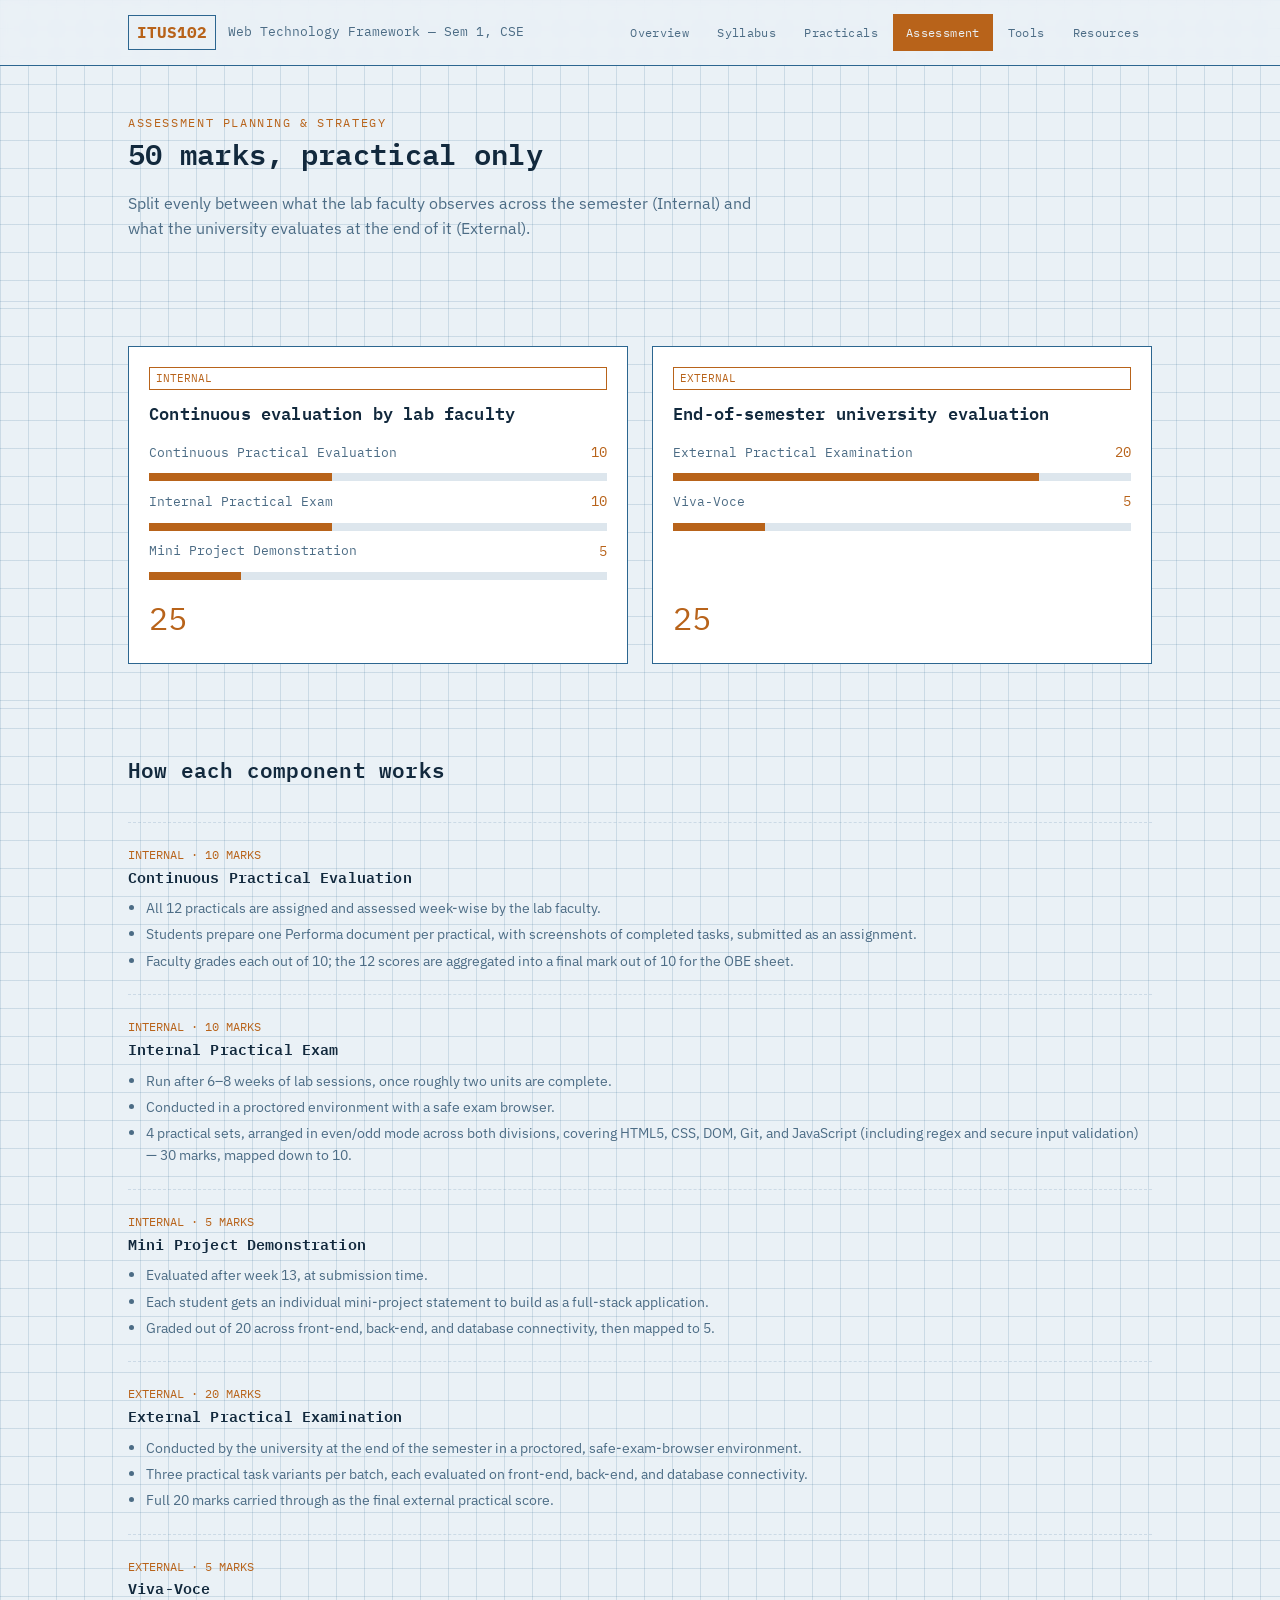
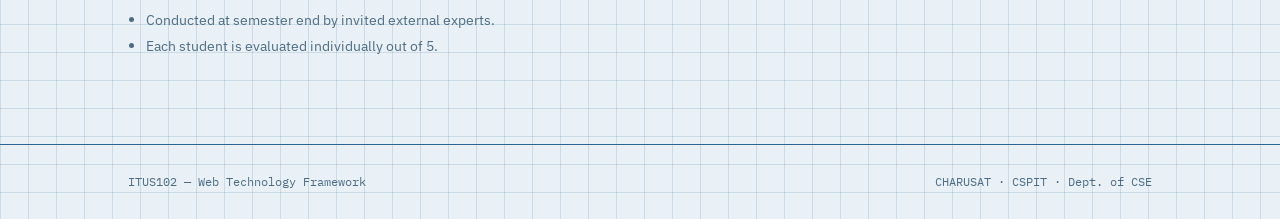
==== assessment.html @ b5256b08 "Add files via upload" ====
<!DOCTYPE html>
<html lang="en">
<head>
<meta charset="UTF-8">
<meta name="viewport" content="width=device-width, initial-scale=1.0">
<title>Assessment · ITUS102</title>
<link rel="stylesheet" href="styles.css">
<style>
  .split{ display:grid; grid-template-columns:1fr 1fr; gap:24px; }
  .split .card{ display:flex; flex-direction:column; }
  .split h3{ font-size:1.05rem; }
  .split .total{ font-family:var(--mono); color:var(--accent); font-size:2rem; margin-top:auto; padding-top:14px; }
  .detail{ padding:18px 0; border-top:1px dashed var(--line-dim); }
  .detail:first-child{ border-top:none; }
  .detail h4{ font-size:.95rem; margin-bottom:6px; }
  .detail .m{ font-family:var(--mono); color:var(--accent); font-size:.78rem; }
  .detail ul{ margin:8px 0 0; padding-left:18px; color:var(--ink-dim); font-size:.9rem; }
  .detail li{ margin-bottom:4px; }
  @media (max-width:860px){ .split{ grid-template-columns:1fr; } }
</style>
</head>
<body>

<header class="titleblock">
  <div class="wrap">
    <a class="tb-id" href="index.html">
      <span class="code">ITUS102</span>
      <span class="name">Web Technology Framework — Sem 1, CSE</span>
    </a>
    <nav class="tb-links">
      <a href="index.html">Overview</a>
      <a href="syllabus.html">Syllabus</a>
      <a href="practicals.html">Practicals</a>
      <a href="assessment.html" class="active">Assessment</a>
      <a href="tools.html">Tools</a>
      <a href="resources.html">Resources</a>
    </nav>
  </div>
</header>

<section style="padding-top:48px;">
  <div class="wrap">
    <div class="eyebrow">Assessment Planning &amp; Strategy</div>
    <h1 style="font-size:1.8rem;">50 marks, practical only</h1>
    <p class="lede" style="color:var(--ink-dim); max-width:64ch;">Split evenly between what the lab faculty observes across the semester (Internal) and what the university evaluates at the end of it (External).</p>
  </div>
</section>

<section>
  <div class="wrap split">
    <div class="card">
      <span class="tag">INTERNAL</span>
      <h3>Continuous evaluation by lab faculty</h3>
      <div class="bar-row"><span class="bar-label">Continuous Practical Evaluation</span><span class="bar-mark">10</span></div>
      <div class="bar-track"><div class="bar-fill" style="width:40%"></div></div>
      <div class="bar-row"><span class="bar-label">Internal Practical Exam</span><span class="bar-mark">10</span></div>
      <div class="bar-track"><div class="bar-fill" style="width:40%"></div></div>
      <div class="bar-row"><span class="bar-label">Mini Project Demonstration</span><span class="bar-mark">5</span></div>
      <div class="bar-track"><div class="bar-fill" style="width:20%"></div></div>
      <div class="total">25</div>
    </div>
    <div class="card">
      <span class="tag">EXTERNAL</span>
      <h3>End-of-semester university evaluation</h3>
      <div class="bar-row"><span class="bar-label">External Practical Examination</span><span class="bar-mark">20</span></div>
      <div class="bar-track"><div class="bar-fill" style="width:80%"></div></div>
      <div class="bar-row"><span class="bar-label">Viva-Voce</span><span class="bar-mark">5</span></div>
      <div class="bar-track"><div class="bar-fill" style="width:20%"></div></div>
      <div class="total">25</div>
    </div>
  </div>
</section>

<section>
  <div class="wrap">
    <div class="section-head"><h2>How each component works</h2></div>

    <div class="detail">
      <span class="m">INTERNAL · 10 MARKS</span>
      <h4>Continuous Practical Evaluation</h4>
      <ul>
        <li>All 12 practicals are assigned and assessed week-wise by the lab faculty.</li>
        <li>Students prepare one Performa document per practical, with screenshots of completed tasks, submitted as an assignment.</li>
        <li>Faculty grades each out of 10; the 12 scores are aggregated into a final mark out of 10 for the OBE sheet.</li>
      </ul>
    </div>

    <div class="detail">
      <span class="m">INTERNAL · 10 MARKS</span>
      <h4>Internal Practical Exam</h4>
      <ul>
        <li>Run after 6–8 weeks of lab sessions, once roughly two units are complete.</li>
        <li>Conducted in a proctored environment with a safe exam browser.</li>
        <li>4 practical sets, arranged in even/odd mode across both divisions, covering HTML5, CSS, DOM, Git, and JavaScript (including regex and secure input validation) — 30 marks, mapped down to 10.</li>
      </ul>
    </div>

    <div class="detail">
      <span class="m">INTERNAL · 5 MARKS</span>
      <h4>Mini Project Demonstration</h4>
      <ul>
        <li>Evaluated after week 13, at submission time.</li>
        <li>Each student gets an individual mini-project statement to build as a full-stack application.</li>
        <li>Graded out of 20 across front-end, back-end, and database connectivity, then mapped to 5.</li>
      </ul>
    </div>

    <div class="detail">
      <span class="m">EXTERNAL · 20 MARKS</span>
      <h4>External Practical Examination</h4>
      <ul>
        <li>Conducted by the university at the end of the semester in a proctored, safe-exam-browser environment.</li>
        <li>Three practical task variants per batch, each evaluated on front-end, back-end, and database connectivity.</li>
        <li>Full 20 marks carried through as the final external practical score.</li>
      </ul>
    </div>

    <div class="detail">
      <span class="m">EXTERNAL · 5 MARKS</span>
      <h4>Viva-Voce</h4>
      <ul>
        <li>Conducted at semester end by invited external experts.</li>
        <li>Each student is evaluated individually out of 5.</li>
      </ul>
    </div>
  </div>
</section>

<footer>
  <div class="wrap">
    <span>ITUS102 — Web Technology Framework</span>
    <span>CHARUSAT · CSPIT · Dept. of CSE</span>
  </div>
</footer>

</body>
</html>
---- styles.css ----
/* ============================================================
   ITUS102 · Web Technology Framework — Course Site
   Design language: architectural blueprint / schematic drawing
   ============================================================ */

@import url('https://fonts.googleapis.com/css2?family=IBM+Plex+Mono:wght@400;500;600;700&family=IBM+Plex+Sans:wght@400;500;600;700&display=swap');

:root{
  --bg:        #EAF1F6;   /* blueprint paper — light cyanotype */
  --bg-panel:  #FFFFFF;   /* raised panel */
  --line:      #2C6690;   /* schematic line, navy ink on paper */
  --line-dim:  rgba(44,102,144,0.16);
  --ink:       #12293D;   /* primary text on paper */
  --ink-dim:   #4C6C85;   /* secondary text on paper */
  --paper:     #FFFFFF;   /* table / card surface */
  --paper-ink: #14304A;   /* text on paper */
  --paper-dim: #4C6C85;   /* secondary text on paper */
  --accent:    #B8631A;   /* stamped rust-amber annotation */
  --accent-2:  #1E8F73;   /* pine tag, used sparingly */
  --radius:    2px;
  --mono: 'IBM Plex Mono', ui-monospace, monospace;
  --sans: 'IBM Plex Sans', ui-sans-serif, system-ui, sans-serif;
}

*{ box-sizing:border-box; }
html{ scroll-behavior:smooth; }

body{
  margin:0;
  background:
    linear-gradient(var(--line-dim) 1px, transparent 1px),
    linear-gradient(90deg, var(--line-dim) 1px, transparent 1px),
    var(--bg);
  background-size: 28px 28px, 28px 28px, auto;
  color:var(--ink);
  font-family:var(--sans);
  line-height:1.55;
  -webkit-font-smoothing:antialiased;
}

a{ color:inherit; }
h1,h2,h3,h4{ font-family:var(--mono); font-weight:600; letter-spacing:.01em; margin:0 0 .5em; }
p{ margin:0 0 1em; }

.eyebrow{
  font-family:var(--mono);
  font-size:.72rem;
  letter-spacing:.14em;
  text-transform:uppercase;
  color:var(--accent);
}

.wrap{ max-width:1080px; margin:0 auto; padding:0 28px; }

/* ---------- Title block / nav ---------- */
.titleblock{
  border-bottom:1px solid var(--line);
  background:rgba(234,241,246,.88);
  backdrop-filter:blur(6px);
  position:sticky; top:0; z-index:50;
}
.titleblock .wrap{
  display:flex; align-items:center; justify-content:space-between;
  padding-top:14px; padding-bottom:14px; gap:20px;
}
.tb-id{ display:flex; align-items:center; gap:12px; text-decoration:none; }
.tb-id .code{
  font-family:var(--mono); font-weight:700; font-size:1rem;
  border:1px solid var(--line); padding:4px 8px; color:var(--accent);
}
.tb-id .name{ font-size:.82rem; color:var(--ink-dim); font-family:var(--mono); }
nav.tb-links{ display:flex; gap:2px; flex-wrap:wrap; }
nav.tb-links a{
  font-family:var(--mono); font-size:.78rem; text-decoration:none;
  color:var(--ink-dim); padding:8px 12px; border:1px solid transparent;
  letter-spacing:.03em;
}
nav.tb-links a:hover{ color:var(--ink); border-color:var(--line); }
nav.tb-links a.active{ color:var(--bg); background:var(--accent); }

/* ---------- Hero ---------- */
.hero{ padding:64px 0 40px; }
.hero-grid{ display:grid; grid-template-columns:1.1fr .9fr; gap:48px; align-items:center; }
.hero h1{ font-size:2.4rem; line-height:1.15; color:var(--ink); margin-bottom:.4em; }
.hero .lede{ color:var(--ink-dim); font-size:1.05rem; max-width:46ch; }
.dim-line{
  display:flex; align-items:center; gap:8px; margin:26px 0;
  font-family:var(--mono); font-size:.72rem; color:var(--line);
}
.dim-line::before, .dim-line::after{ content:""; height:1px; flex:1; background:var(--line); opacity:.6; }

.stat-row{ display:flex; gap:0; margin-top:8px; border:1px solid var(--line); }
.stat{ flex:1; padding:14px 16px; border-right:1px solid var(--line); }
.stat:last-child{ border-right:none; }
.stat .n{ font-family:var(--mono); font-size:1.5rem; color:var(--accent); }
.stat .l{ font-family:var(--mono); font-size:.66rem; color:var(--ink-dim); text-transform:uppercase; letter-spacing:.08em; }

/* ---------- Sections ---------- */
section{ padding:44px 0; border-top:1px solid var(--line-dim); }
section:first-of-type{ border-top:none; }
.section-head{ display:flex; align-items:baseline; justify-content:space-between; gap:20px; margin-bottom:26px; flex-wrap:wrap; }
.section-head h2{ font-size:1.3rem; color:var(--ink); }

/* ---------- Cards ---------- */
.grid{ display:grid; gap:16px; }
.grid.cols-3{ grid-template-columns:repeat(3,1fr); }
.grid.cols-2{ grid-template-columns:repeat(2,1fr); }
.card{
  background:var(--bg-panel); border:1px solid var(--line);
  padding:20px; position:relative;
}
.card .tag{
  font-family:var(--mono); font-size:.68rem; color:var(--accent);
  border:1px solid var(--accent); display:inline-block; padding:2px 6px; margin-bottom:10px;
}
.card h3{ font-size:1rem; margin-bottom:.4em; }
.card p{ color:var(--ink-dim); font-size:.92rem; margin-bottom:0; }
.card .hrs{ position:absolute; top:16px; right:18px; font-family:var(--mono); font-size:.7rem; color:var(--ink-dim); }

/* ---------- Tables (on paper surface) ---------- */
.paper{ background:var(--paper); color:var(--paper-ink); border:1px solid var(--line); }
table{ width:100%; border-collapse:collapse; font-size:.9rem; }
table caption{ text-align:left; font-family:var(--mono); font-size:.75rem; color:var(--paper-dim); padding:10px 14px; }
th{
  font-family:var(--mono); font-size:.68rem; text-transform:uppercase; letter-spacing:.06em;
  text-align:left; background:#E4EDF3; color:var(--paper-dim); padding:10px 14px; border-bottom:2px solid var(--line);
}
td{ padding:11px 14px; border-bottom:1px solid #D7E3EC; vertical-align:top; }
tr:last-child td{ border-bottom:none; }
tr:hover td{ background:#EAF2F7; }
.co-tag{
  font-family:var(--mono); font-size:.7rem; background:#DCEEFF; color:#1B5A85;
  padding:1px 6px; border-radius:2px; display:inline-block; margin:1px 2px 1px 0;
}

/* ---------- Phase timeline (practicals) ---------- */
.phases{ display:flex; flex-direction:column; gap:0; }
.phase{ display:grid; grid-template-columns:160px 90px 1fr; gap:16px; padding:16px 0; border-top:1px dashed var(--line-dim); align-items:start; }
.phase:first-child{ border-top:none; }
.phase .name{ font-family:var(--mono); color:var(--accent); font-size:.85rem; }
.phase .exp{ font-family:var(--mono); color:var(--ink-dim); font-size:.78rem; }
.phase .focus{ color:var(--ink-dim); font-size:.92rem; }

/* ---------- Assessment bars ---------- */
.bar-row{ display:grid; grid-template-columns:1fr auto; gap:12px; align-items:center; padding:10px 0; }
.bar-track{ height:8px; background:var(--line-dim); position:relative; overflow:hidden; }
.bar-fill{ height:100%; background:var(--accent); }
.bar-label{ font-family:var(--mono); font-size:.8rem; color:var(--ink-dim); }
.bar-mark{ font-family:var(--mono); font-size:.85rem; color:var(--accent); min-width:64px; text-align:right; }

/* ---------- Resource links ---------- */
.res-item{ display:grid; grid-template-columns:70px 1fr 1fr; gap:16px; padding:14px 0; border-top:1px solid var(--line-dim); }
.res-item:first-child{ border-top:none; }
.res-item .num{ font-family:var(--mono); color:var(--accent); }
.res-item h4{ font-family:var(--mono); font-size:.78rem; color:var(--ink-dim); text-transform:uppercase; letter-spacing:.05em; margin-bottom:8px; }
.res-item a{ display:block; font-size:.88rem; text-decoration:none; color:var(--ink); border-bottom:1px dotted var(--line); padding:3px 0; }
.res-item a:hover{ color:var(--accent); border-color:var(--accent); }

/* ---------- Footer ---------- */
footer{ border-top:1px solid var(--line); padding:28px 0; margin-top:20px; }
footer .wrap{ display:flex; justify-content:space-between; color:var(--ink-dim); font-family:var(--mono); font-size:.74rem; flex-wrap:wrap; gap:10px;}

/* ---------- Utility ---------- */
.pill{ font-family:var(--mono); font-size:.7rem; border:1px solid var(--line); padding:3px 8px; color:var(--ink-dim); }
.btn{
  font-family:var(--mono); font-size:.82rem; text-decoration:none; color:var(--bg);
  background:var(--accent); padding:10px 18px; display:inline-block; border:1px solid var(--accent);
}
.btn.ghost{ background:transparent; color:var(--ink); border-color:var(--line); }

::selection{ background:var(--accent); color:var(--bg); }

@media (max-width:860px){
  .hero-grid{ grid-template-columns:1fr; }
  .grid.cols-3, .grid.cols-2{ grid-template-columns:1fr; }
  .phase{ grid-template-columns:1fr; gap:4px; }
  .res-item{ grid-template-columns:1fr; }
  nav.tb-links{ display:none; }
}
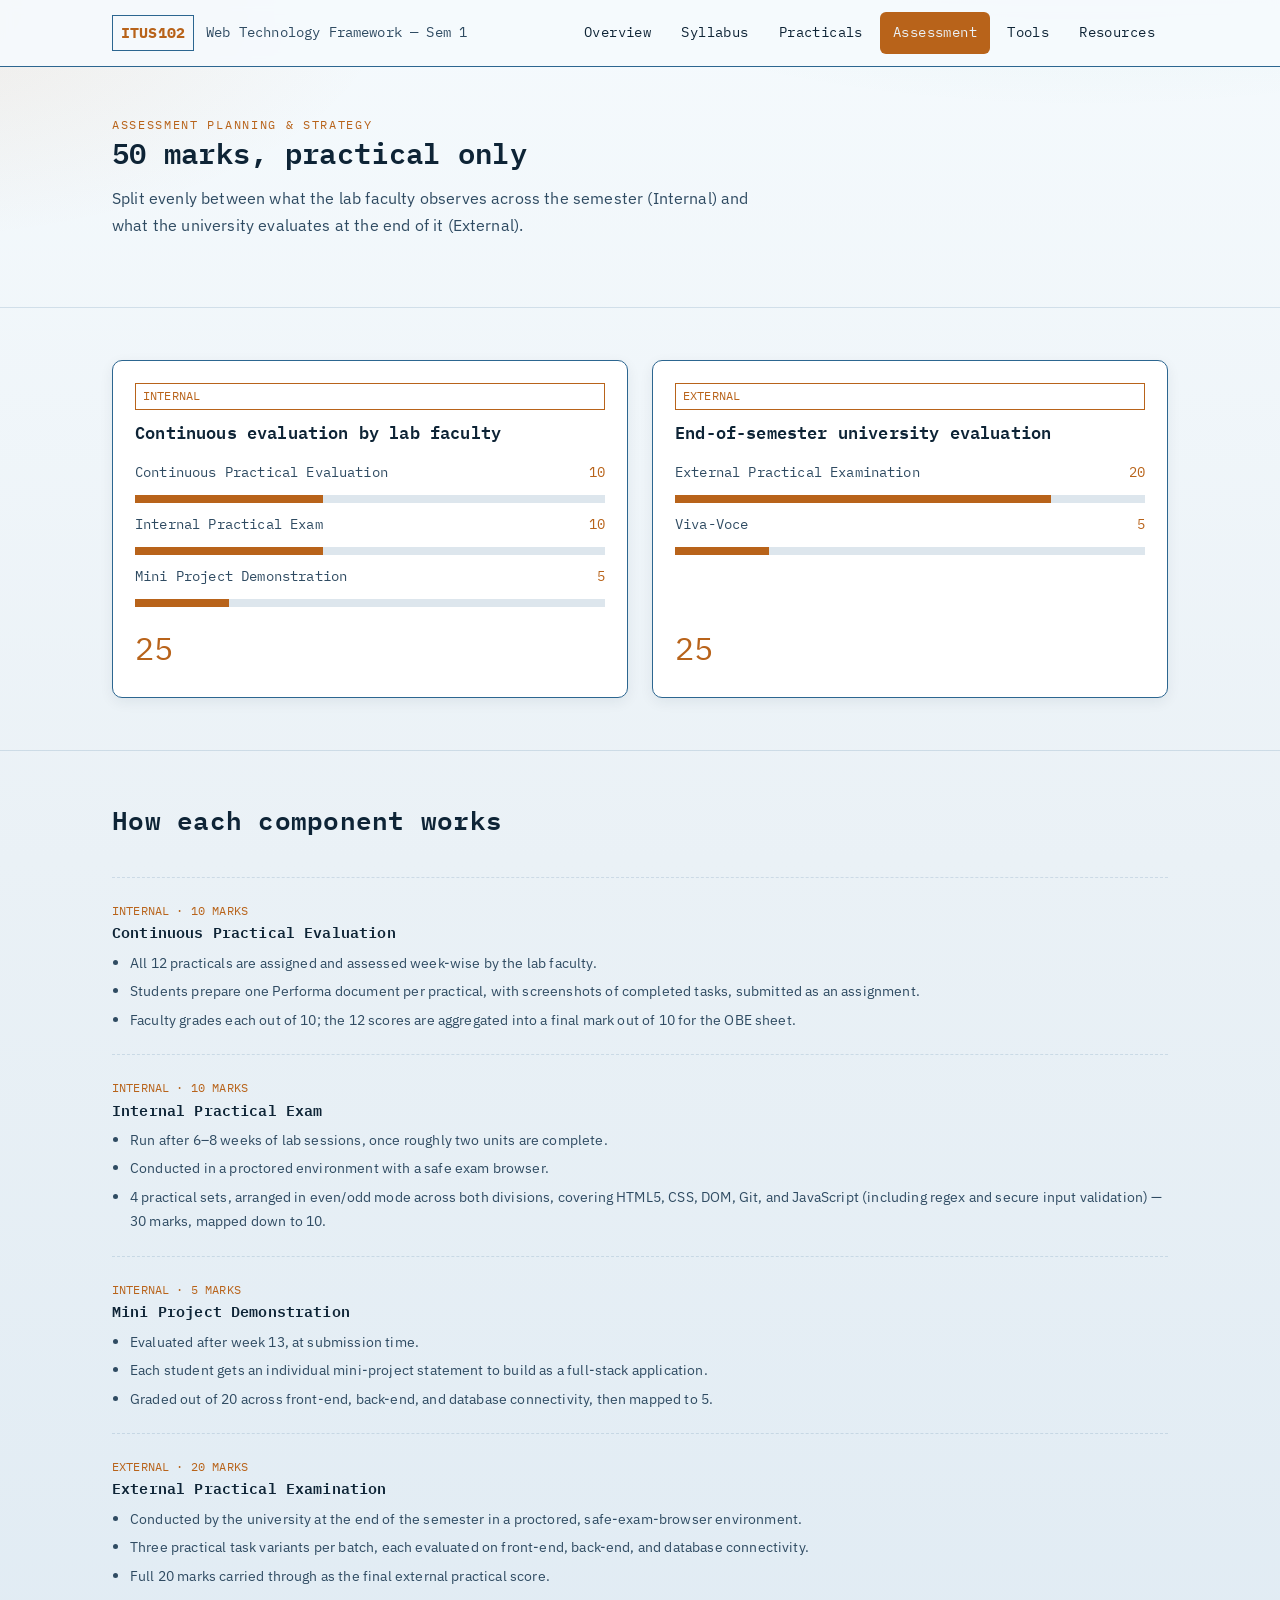
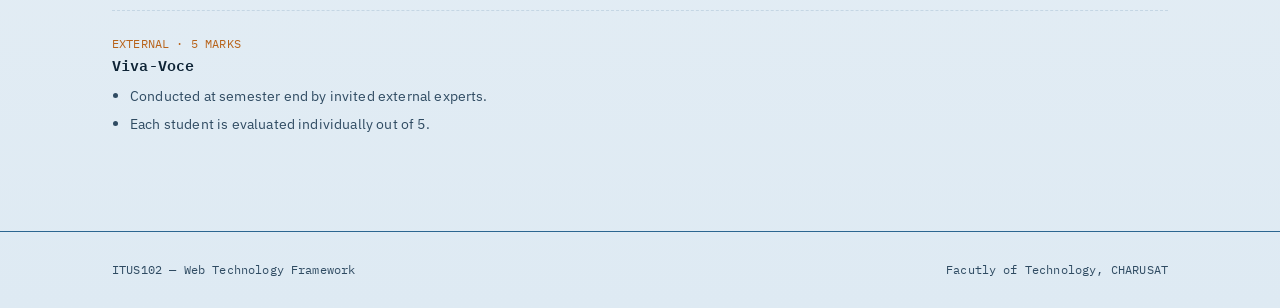
==== commit 5708f27e: "Updated homepage" ====
--- a/assessment.html
+++ b/assessment.html
@@ -25,7 +25,7 @@
   <div class="wrap">
     <a class="tb-id" href="index.html">
       <span class="code">ITUS102</span>
-      <span class="name">Web Technology Framework — Sem 1, CSE</span>
+      <span class="name">Web Technology Framework — Sem 1</span>
     </a>
     <nav class="tb-links">
       <a href="index.html">Overview</a>
@@ -129,7 +129,7 @@
 <footer>
   <div class="wrap">
     <span>ITUS102 — Web Technology Framework</span>
-    <span>CHARUSAT · CSPIT · Dept. of CSE</span>
+    <span>Facutly of Technology, CHARUSAT</span>
   </div>
 </footer>
 
--- a/styles.css
+++ b/styles.css
@@ -7,17 +7,32 @@
 
 :root{
   --bg:        #EAF1F6;   /* blueprint paper — light cyanotype */
+  --bg-top:    #F5FAFD;   /* top glow */
+  --bg-bottom: #DEEAF3;   /* base wash */
   --bg-panel:  #FFFFFF;   /* raised panel */
   --line:      #2C6690;   /* schematic line, navy ink on paper */
   --line-dim:  rgba(44,102,144,0.16);
-  --ink:       #12293D;   /* primary text on paper */
-  --ink-dim:   #4C6C85;   /* secondary text on paper */
+  --ink:       #0E2436;   /* primary text on paper (higher contrast) */
+  --ink-dim:   #2F4B62;   /* secondary text on paper (improved readability) */
   --paper:     #FFFFFF;   /* table / card surface */
-  --paper-ink: #14304A;   /* text on paper */
-  --paper-dim: #4C6C85;   /* secondary text on paper */
+  --paper-ink: #102B42;   /* text on paper */
+  --paper-dim: #3A5870;   /* secondary text on paper */
   --accent:    #B8631A;   /* stamped rust-amber annotation */
   --accent-2:  #1E8F73;   /* pine tag, used sparingly */
-  --radius:    2px;
+  --radius:    10px;
+  --shadow-sm: 0 4px 14px rgba(11, 36, 57, 0.07);
+  --space-1:   8px;
+  --space-2:   12px;
+  --space-3:   16px;
+  --space-4:   24px;
+  --space-5:   32px;
+  --space-6:   48px;
+  --fs-100:    0.75rem;
+  --fs-200:    0.875rem;
+  --fs-300:    1rem;
+  --fs-400:    1.0625rem;
+  --fs-500:    clamp(1.25rem, 1.1rem + .7vw, 1.6rem);
+  --fs-600:    clamp(1.8rem, 1.45rem + 1.2vw, 2.5rem);
   --mono: 'IBM Plex Mono', ui-monospace, monospace;
   --sans: 'IBM Plex Sans', ui-sans-serif, system-ui, sans-serif;
 }
@@ -28,78 +43,95 @@
 body{
   margin:0;
   background:
-    linear-gradient(var(--line-dim) 1px, transparent 1px),
-    linear-gradient(90deg, var(--line-dim) 1px, transparent 1px),
-    var(--bg);
-  background-size: 28px 28px, 28px 28px, auto;
+    radial-gradient(1200px 500px at 85% -10%, rgba(30,143,115,.10), transparent 60%),
+    radial-gradient(900px 420px at -10% 0%, rgba(184,99,26,.10), transparent 58%),
+    linear-gradient(180deg, var(--bg-top) 0%, var(--bg) 45%, var(--bg-bottom) 100%),
+    linear-gradient(rgba(44,102,144,.10) 1px, transparent 1px),
+    linear-gradient(90deg, rgba(44,102,144,.10) 1px, transparent 1px);
+  background-size: auto, auto, auto, 32px 32px, 32px 32px;
   color:var(--ink);
   font-family:var(--sans);
-  line-height:1.55;
+  font-size:var(--fs-300);
+  font-weight:400;
+  line-height:1.7;
+  letter-spacing:.01em;
   -webkit-font-smoothing:antialiased;
 }
 
 a{ color:inherit; }
-h1,h2,h3,h4{ font-family:var(--mono); font-weight:600; letter-spacing:.01em; margin:0 0 .5em; }
-p{ margin:0 0 1em; }
+h1,h2,h3,h4{
+  font-family:var(--mono);
+  font-weight:600;
+  letter-spacing:.01em;
+  line-height:1.28;
+  margin:0 0 .45em;
+}
+h1{ font-size:var(--fs-600); }
+h2{ font-size:var(--fs-500); }
+h3{ font-size:1.08rem; }
+h4{ font-size:.95rem; }
+p{ margin:0 0 1em; max-width:72ch; }
 
 .eyebrow{
   font-family:var(--mono);
-  font-size:.72rem;
+  font-size:var(--fs-100);
   letter-spacing:.14em;
   text-transform:uppercase;
   color:var(--accent);
 }
 
-.wrap{ max-width:1080px; margin:0 auto; padding:0 28px; }
+.wrap{ max-width:1120px; margin:0 auto; padding:0 clamp(18px, 2.6vw, 32px); }
 
 /* ---------- Title block / nav ---------- */
 .titleblock{
   border-bottom:1px solid var(--line);
-  background:rgba(234,241,246,.88);
+  background:rgba(245,250,253,.90);
   backdrop-filter:blur(6px);
   position:sticky; top:0; z-index:50;
 }
 .titleblock .wrap{
   display:flex; align-items:center; justify-content:space-between;
-  padding-top:14px; padding-bottom:14px; gap:20px;
+  padding-top:var(--space-2); padding-bottom:var(--space-2); gap:var(--space-4);
 }
 .tb-id{ display:flex; align-items:center; gap:12px; text-decoration:none; }
 .tb-id .code{
-  font-family:var(--mono); font-weight:700; font-size:1rem;
+  font-family:var(--mono); font-weight:700; font-size:.95rem;
   border:1px solid var(--line); padding:4px 8px; color:var(--accent);
 }
-.tb-id .name{ font-size:.82rem; color:var(--ink-dim); font-family:var(--mono); }
-nav.tb-links{ display:flex; gap:2px; flex-wrap:wrap; }
+.tb-id .name{ font-size:var(--fs-200); color:var(--ink-dim); font-family:var(--mono); }
+nav.tb-links{ display:flex; gap:4px; flex-wrap:wrap; }
 nav.tb-links a{
-  font-family:var(--mono); font-size:.78rem; text-decoration:none;
-  color:var(--ink-dim); padding:8px 12px; border:1px solid transparent;
+  font-family:var(--mono); font-size:var(--fs-200); text-decoration:none;
+  color:var(--ink); padding:8px 12px; border:1px solid transparent;
+  border-radius:6px;
   letter-spacing:.03em;
+  transition:background-color .2s ease, border-color .2s ease, color .2s ease;
 }
 nav.tb-links a:hover{ color:var(--ink); border-color:var(--line); }
 nav.tb-links a.active{ color:var(--bg); background:var(--accent); }
 
 /* ---------- Hero ---------- */
-.hero{ padding:64px 0 40px; }
-.hero-grid{ display:grid; grid-template-columns:1.1fr .9fr; gap:48px; align-items:center; }
-.hero h1{ font-size:2.4rem; line-height:1.15; color:var(--ink); margin-bottom:.4em; }
-.hero .lede{ color:var(--ink-dim); font-size:1.05rem; max-width:46ch; }
+.hero{ padding:72px 0 48px; }
+.hero-grid{ display:grid; grid-template-columns:1.1fr .9fr; gap:52px; align-items:center; }
+.hero h1{ font-size:var(--fs-600); line-height:1.16; color:var(--ink); margin-bottom:.38em; }
+.hero .lede{ color:var(--ink-dim); font-size:var(--fs-400); max-width:56ch; }
 .dim-line{
-  display:flex; align-items:center; gap:8px; margin:26px 0;
-  font-family:var(--mono); font-size:.72rem; color:var(--line);
+  display:flex; align-items:center; gap:8px; margin:28px 0;
+  font-family:var(--mono); font-size:var(--fs-100); color:var(--line);
 }
 .dim-line::before, .dim-line::after{ content:""; height:1px; flex:1; background:var(--line); opacity:.6; }
 
 .stat-row{ display:flex; gap:0; margin-top:8px; border:1px solid var(--line); }
-.stat{ flex:1; padding:14px 16px; border-right:1px solid var(--line); }
+.stat{ flex:1; padding:16px 18px; border-right:1px solid var(--line); }
 .stat:last-child{ border-right:none; }
 .stat .n{ font-family:var(--mono); font-size:1.5rem; color:var(--accent); }
-.stat .l{ font-family:var(--mono); font-size:.66rem; color:var(--ink-dim); text-transform:uppercase; letter-spacing:.08em; }
+.stat .l{ font-family:var(--mono); font-size:var(--fs-100); color:var(--ink-dim); text-transform:uppercase; letter-spacing:.08em; }
 
 /* ---------- Sections ---------- */
-section{ padding:44px 0; border-top:1px solid var(--line-dim); }
+section{ padding:52px 0; border-top:1px solid var(--line-dim); }
 section:first-of-type{ border-top:none; }
-.section-head{ display:flex; align-items:baseline; justify-content:space-between; gap:20px; margin-bottom:26px; flex-wrap:wrap; }
-.section-head h2{ font-size:1.3rem; color:var(--ink); }
+.section-head{ display:flex; align-items:baseline; justify-content:space-between; gap:20px; margin-bottom:30px; flex-wrap:wrap; }
+.section-head h2{ font-size:var(--fs-500); color:var(--ink); }
 
 /* ---------- Cards ---------- */
 .grid{ display:grid; gap:16px; }
@@ -107,29 +139,31 @@
 .grid.cols-2{ grid-template-columns:repeat(2,1fr); }
 .card{
   background:var(--bg-panel); border:1px solid var(--line);
-  padding:20px; position:relative;
+  padding:22px; position:relative;
+  border-radius:var(--radius);
+  box-shadow:var(--shadow-sm);
 }
 .card .tag{
-  font-family:var(--mono); font-size:.68rem; color:var(--accent);
-  border:1px solid var(--accent); display:inline-block; padding:2px 6px; margin-bottom:10px;
-}
-.card h3{ font-size:1rem; margin-bottom:.4em; }
-.card p{ color:var(--ink-dim); font-size:.92rem; margin-bottom:0; }
-.card .hrs{ position:absolute; top:16px; right:18px; font-family:var(--mono); font-size:.7rem; color:var(--ink-dim); }
+  font-family:var(--mono); font-size:var(--fs-100); color:var(--accent);
+  border:1px solid var(--accent); display:inline-block; padding:2px 7px; margin-bottom:12px;
+}
+.card h3{ font-size:1.03rem; margin-bottom:.45em; }
+.card p{ color:var(--ink-dim); font-size:.95rem; margin-bottom:0; }
+.card .hrs{ position:absolute; top:16px; right:18px; font-family:var(--mono); font-size:var(--fs-100); color:var(--ink-dim); }
 
 /* ---------- Tables (on paper surface) ---------- */
-.paper{ background:var(--paper); color:var(--paper-ink); border:1px solid var(--line); }
-table{ width:100%; border-collapse:collapse; font-size:.9rem; }
-table caption{ text-align:left; font-family:var(--mono); font-size:.75rem; color:var(--paper-dim); padding:10px 14px; }
+.paper{ background:var(--paper); color:var(--paper-ink); border:1px solid var(--line); border-radius:var(--radius); box-shadow:var(--shadow-sm); overflow:hidden; }
+table{ width:100%; border-collapse:collapse; font-size:.95rem; }
+table caption{ text-align:left; font-family:var(--mono); font-size:var(--fs-100); color:var(--paper-dim); padding:10px 14px; }
 th{
-  font-family:var(--mono); font-size:.68rem; text-transform:uppercase; letter-spacing:.06em;
-  text-align:left; background:#E4EDF3; color:var(--paper-dim); padding:10px 14px; border-bottom:2px solid var(--line);
-}
-td{ padding:11px 14px; border-bottom:1px solid #D7E3EC; vertical-align:top; }
+  font-family:var(--mono); font-size:var(--fs-100); text-transform:uppercase; letter-spacing:.06em;
+  text-align:left; background:#E4EDF3; color:var(--paper-dim); padding:11px 14px; border-bottom:2px solid var(--line);
+}
+td{ padding:12px 14px; border-bottom:1px solid #D7E3EC; vertical-align:top; }
 tr:last-child td{ border-bottom:none; }
 tr:hover td{ background:#EAF2F7; }
 .co-tag{
-  font-family:var(--mono); font-size:.7rem; background:#DCEEFF; color:#1B5A85;
+  font-family:var(--mono); font-size:var(--fs-100); background:#DCEEFF; color:#1B5A85;
   padding:1px 6px; border-radius:2px; display:inline-block; margin:1px 2px 1px 0;
 }
 
@@ -137,43 +171,56 @@
 .phases{ display:flex; flex-direction:column; gap:0; }
 .phase{ display:grid; grid-template-columns:160px 90px 1fr; gap:16px; padding:16px 0; border-top:1px dashed var(--line-dim); align-items:start; }
 .phase:first-child{ border-top:none; }
-.phase .name{ font-family:var(--mono); color:var(--accent); font-size:.85rem; }
-.phase .exp{ font-family:var(--mono); color:var(--ink-dim); font-size:.78rem; }
-.phase .focus{ color:var(--ink-dim); font-size:.92rem; }
+.phase .name{ font-family:var(--mono); color:var(--accent); font-size:.88rem; }
+.phase .exp{ font-family:var(--mono); color:var(--ink-dim); font-size:var(--fs-200); }
+.phase .focus{ color:var(--ink-dim); font-size:.95rem; }
 
 /* ---------- Assessment bars ---------- */
 .bar-row{ display:grid; grid-template-columns:1fr auto; gap:12px; align-items:center; padding:10px 0; }
 .bar-track{ height:8px; background:var(--line-dim); position:relative; overflow:hidden; }
 .bar-fill{ height:100%; background:var(--accent); }
-.bar-label{ font-family:var(--mono); font-size:.8rem; color:var(--ink-dim); }
-.bar-mark{ font-family:var(--mono); font-size:.85rem; color:var(--accent); min-width:64px; text-align:right; }
+.bar-label{ font-family:var(--mono); font-size:var(--fs-200); color:var(--ink-dim); }
+.bar-mark{ font-family:var(--mono); font-size:.88rem; color:var(--accent); min-width:64px; text-align:right; }
 
 /* ---------- Resource links ---------- */
 .res-item{ display:grid; grid-template-columns:70px 1fr 1fr; gap:16px; padding:14px 0; border-top:1px solid var(--line-dim); }
 .res-item:first-child{ border-top:none; }
 .res-item .num{ font-family:var(--mono); color:var(--accent); }
-.res-item h4{ font-family:var(--mono); font-size:.78rem; color:var(--ink-dim); text-transform:uppercase; letter-spacing:.05em; margin-bottom:8px; }
-.res-item a{ display:block; font-size:.88rem; text-decoration:none; color:var(--ink); border-bottom:1px dotted var(--line); padding:3px 0; }
+.res-item h4{ font-family:var(--mono); font-size:var(--fs-200); color:var(--ink-dim); text-transform:uppercase; letter-spacing:.05em; margin-bottom:8px; }
+.res-item a{ display:block; font-size:.93rem; text-decoration:none; color:var(--ink); border-bottom:1px dotted var(--line); padding:4px 0; }
 .res-item a:hover{ color:var(--accent); border-color:var(--accent); }
 
 /* ---------- Footer ---------- */
 footer{ border-top:1px solid var(--line); padding:28px 0; margin-top:20px; }
-footer .wrap{ display:flex; justify-content:space-between; color:var(--ink-dim); font-family:var(--mono); font-size:.74rem; flex-wrap:wrap; gap:10px;}
+footer .wrap{ display:flex; justify-content:space-between; color:var(--ink-dim); font-family:var(--mono); font-size:var(--fs-100); flex-wrap:wrap; gap:10px;}
 
 /* ---------- Utility ---------- */
-.pill{ font-family:var(--mono); font-size:.7rem; border:1px solid var(--line); padding:3px 8px; color:var(--ink-dim); }
+.pill{ font-family:var(--mono); font-size:var(--fs-100); border:1px solid var(--line); padding:4px 8px; color:var(--ink-dim); border-radius:999px; }
 .btn{
-  font-family:var(--mono); font-size:.82rem; text-decoration:none; color:var(--bg);
-  background:var(--accent); padding:10px 18px; display:inline-block; border:1px solid var(--accent);
+  font-family:var(--mono); font-size:var(--fs-200); text-decoration:none; color:var(--bg);
+  background:var(--accent); padding:11px 18px; display:inline-block; border:1px solid var(--accent);
+  border-radius:8px;
+  transition:transform .2s ease, box-shadow .2s ease, background-color .2s ease, color .2s ease;
 }
 .btn.ghost{ background:transparent; color:var(--ink); border-color:var(--line); }
+.btn:hover{ transform:translateY(-1px); box-shadow:var(--shadow-sm); }
+
+a:focus-visible,
+.btn:focus-visible,
+nav.tb-links a:focus-visible{
+  outline:2px solid var(--accent-2);
+  outline-offset:2px;
+}
 
 ::selection{ background:var(--accent); color:var(--bg); }
 
 @media (max-width:860px){
+  body{ font-size:.97rem; }
   .hero-grid{ grid-template-columns:1fr; }
   .grid.cols-3, .grid.cols-2{ grid-template-columns:1fr; }
   .phase{ grid-template-columns:1fr; gap:4px; }
   .res-item{ grid-template-columns:1fr; }
+  .stat-row{ flex-wrap:wrap; }
+  .stat{ min-width:150px; }
   nav.tb-links{ display:none; }
 }
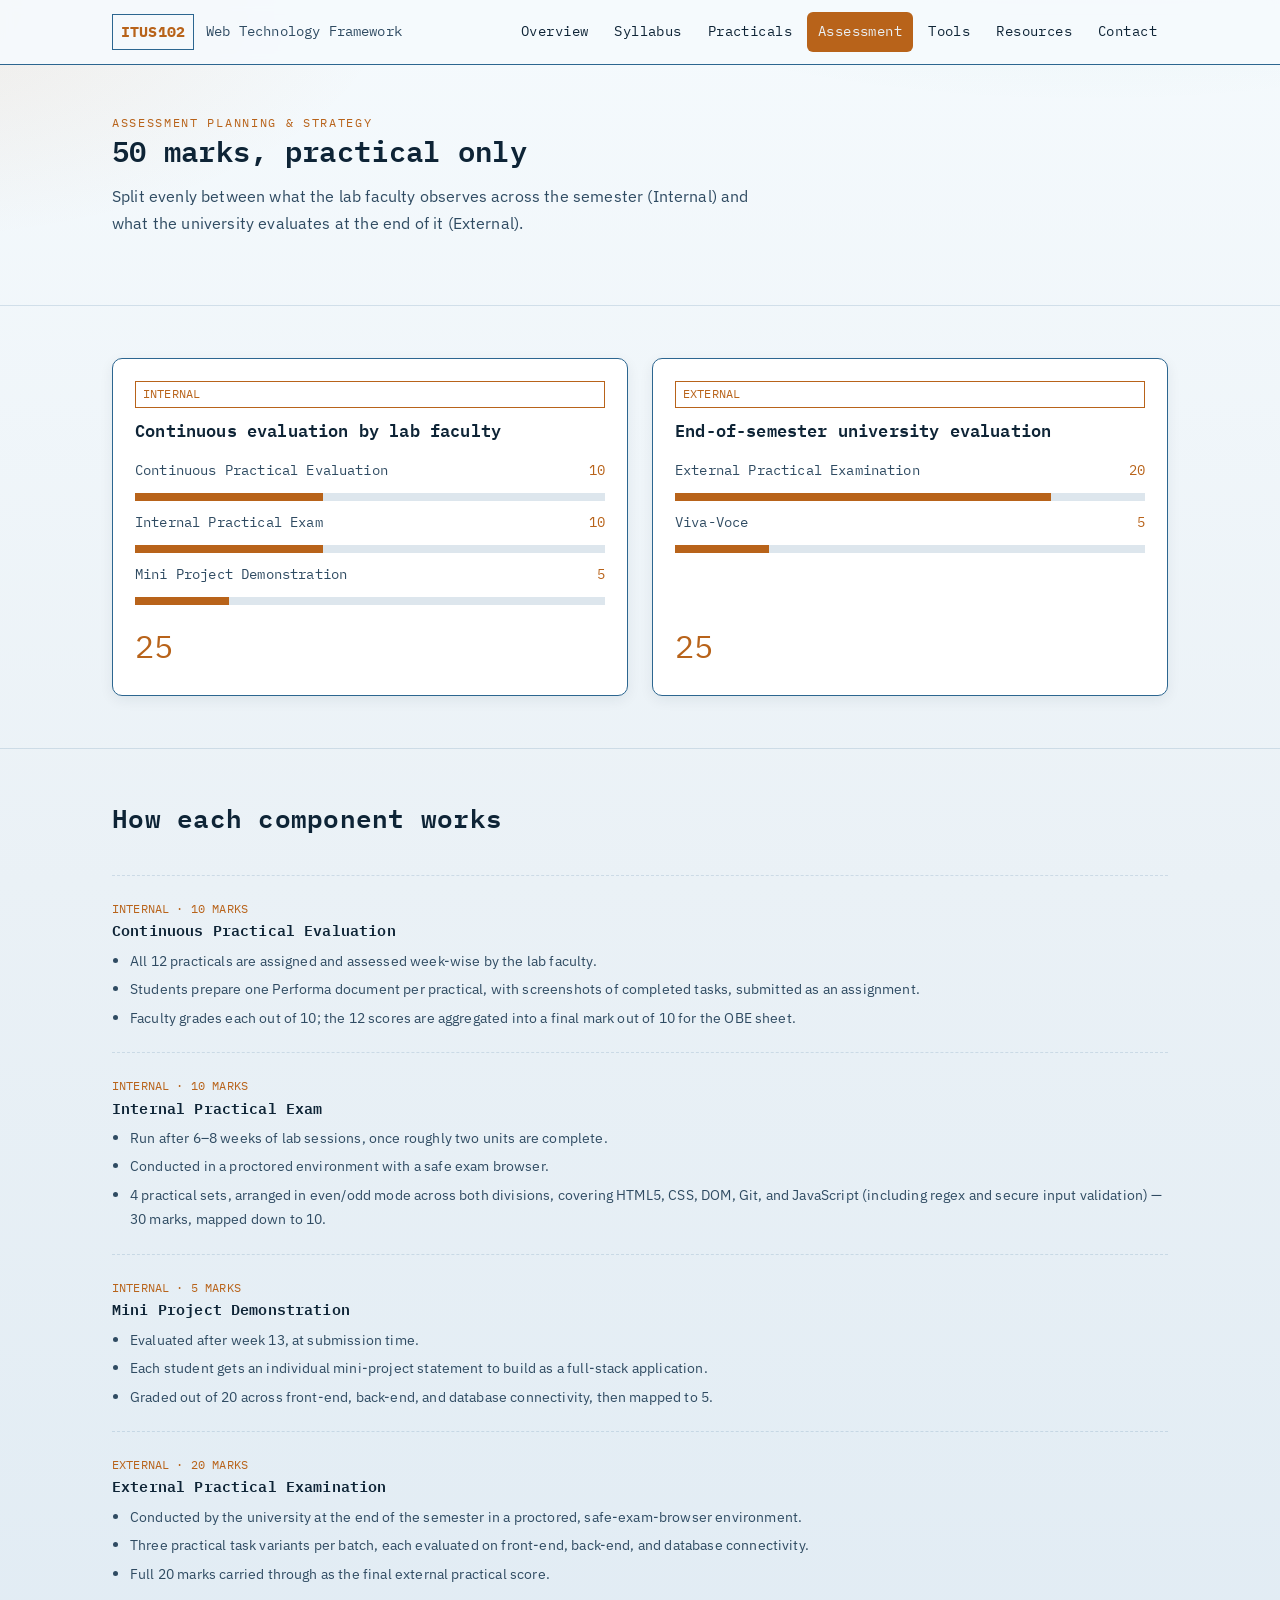
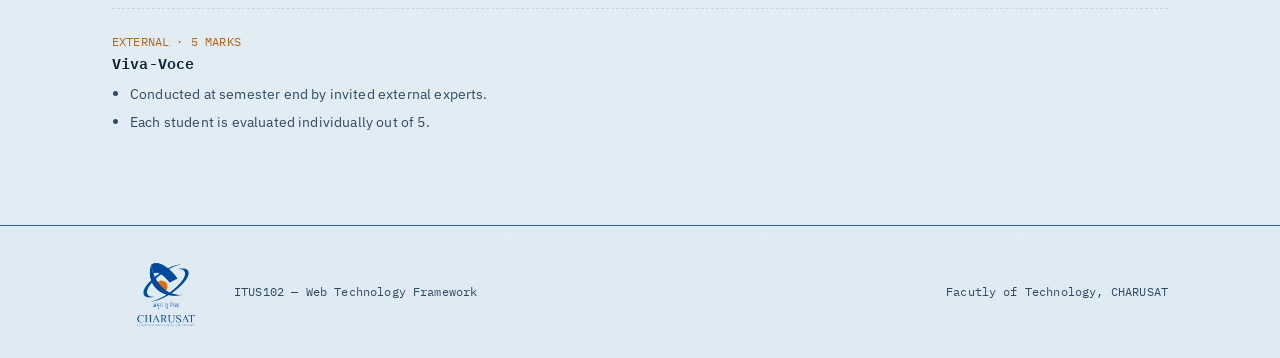
==== commit b9331ec0: "Updated homepage" ====
--- a/assessment.html
+++ b/assessment.html
@@ -4,6 +4,9 @@
 <meta charset="UTF-8">
 <meta name="viewport" content="width=device-width, initial-scale=1.0">
 <title>Assessment · ITUS102</title>
+<link rel="icon" type="image/svg+xml" href="favicon.svg?v=2">
+<link rel="shortcut icon" href="favicon.svg?v=2">
+<link rel="apple-touch-icon" href="favicon.svg?v=2">
 <link rel="stylesheet" href="styles.css">
 <style>
   .split{ display:grid; grid-template-columns:1fr 1fr; gap:24px; }
@@ -25,7 +28,7 @@
   <div class="wrap">
     <a class="tb-id" href="index.html">
       <span class="code">ITUS102</span>
-      <span class="name">Web Technology Framework — Sem 1</span>
+      <span class="name">Web Technology Framework</span>
     </a>
     <nav class="tb-links">
       <a href="index.html">Overview</a>
@@ -34,6 +37,7 @@
       <a href="assessment.html" class="active">Assessment</a>
       <a href="tools.html">Tools</a>
       <a href="resources.html">Resources</a>
+      <a href="contact.html">Contact</a>
     </nav>
   </div>
 </header>
@@ -128,6 +132,7 @@
 
 <footer>
   <div class="wrap">
+    <img class="footer-logo" src="university-logo.png" alt="CHARUSAT logo" onerror="if(!this.dataset.f1){this.dataset.f1=1;this.src='charusat-logo.png';}else if(!this.dataset.f2){this.dataset.f2=1;this.src='logo.png';}else{this.src='favicon.svg';this.onerror=null;}">
     <span>ITUS102 — Web Technology Framework</span>
     <span>Facutly of Technology, CHARUSAT</span>
   </div>
--- a/styles.css
+++ b/styles.css
@@ -91,18 +91,27 @@
 }
 .titleblock .wrap{
   display:flex; align-items:center; justify-content:space-between;
-  padding-top:var(--space-2); padding-bottom:var(--space-2); gap:var(--space-4);
-}
-.tb-id{ display:flex; align-items:center; gap:12px; text-decoration:none; }
+  padding-top:var(--space-2); padding-bottom:var(--space-2); gap:var(--space-3);
+}
+.tb-id{ display:flex; align-items:center; gap:12px; text-decoration:none; flex:0 1 auto; min-width:0; }
 .tb-id .code{
   font-family:var(--mono); font-weight:700; font-size:.95rem;
   border:1px solid var(--line); padding:4px 8px; color:var(--accent);
 }
 .tb-id .name{ font-size:var(--fs-200); color:var(--ink-dim); font-family:var(--mono); }
-nav.tb-links{ display:flex; gap:4px; flex-wrap:wrap; }
+nav.tb-links{
+  display:flex;
+  gap:4px;
+  flex:0 1 auto;
+  flex-wrap:nowrap;
+  justify-content:flex-end;
+  white-space:nowrap;
+  min-width:0;
+  overflow:visible;
+}
 nav.tb-links a{
   font-family:var(--mono); font-size:var(--fs-200); text-decoration:none;
-  color:var(--ink); padding:8px 12px; border:1px solid transparent;
+  color:var(--ink); padding:7px 10px; border:1px solid transparent;
   border-radius:6px;
   letter-spacing:.03em;
   transition:background-color .2s ease, border-color .2s ease, color .2s ease;
@@ -191,8 +200,24 @@
 .res-item a:hover{ color:var(--accent); border-color:var(--accent); }
 
 /* ---------- Footer ---------- */
-footer{ border-top:1px solid var(--line); padding:28px 0; margin-top:20px; }
-footer .wrap{ display:flex; justify-content:space-between; color:var(--ink-dim); font-family:var(--mono); font-size:var(--fs-100); flex-wrap:wrap; gap:10px;}
+footer{ border-top:1px solid var(--line); padding:12px 0; margin-top:16px; }
+footer .wrap{
+  display:grid;
+  grid-template-columns:auto 1fr auto;
+  align-items:center;
+  justify-content:space-between;
+  color:var(--ink-dim);
+  font-family:var(--mono);
+  font-size:var(--fs-100);
+  gap:14px;
+  text-align:left;
+}
+.footer-logo{
+  width:108px;
+  height:108px;
+  object-fit:contain;
+  margin:0;
+}
 
 /* ---------- Utility ---------- */
 .pill{ font-family:var(--mono); font-size:var(--fs-100); border:1px solid var(--line); padding:4px 8px; color:var(--ink-dim); border-radius:999px; }
@@ -210,6 +235,12 @@
 nav.tb-links a:focus-visible{
   outline:2px solid var(--accent-2);
   outline-offset:2px;
+}
+
+@media (max-width:1080px){
+  .tb-id .name{ display:none; }
+  nav.tb-links{ gap:2px; }
+  nav.tb-links a{ font-size:.82rem; padding:7px 9px; }
 }
 
 ::selection{ background:var(--accent); color:var(--bg); }
@@ -222,5 +253,7 @@
   .res-item{ grid-template-columns:1fr; }
   .stat-row{ flex-wrap:wrap; }
   .stat{ min-width:150px; }
+  footer .wrap{ grid-template-columns:1fr; text-align:center; gap:6px; }
+  .footer-logo{ width:84px; height:84px; margin:0 auto; }
   nav.tb-links{ display:none; }
 }
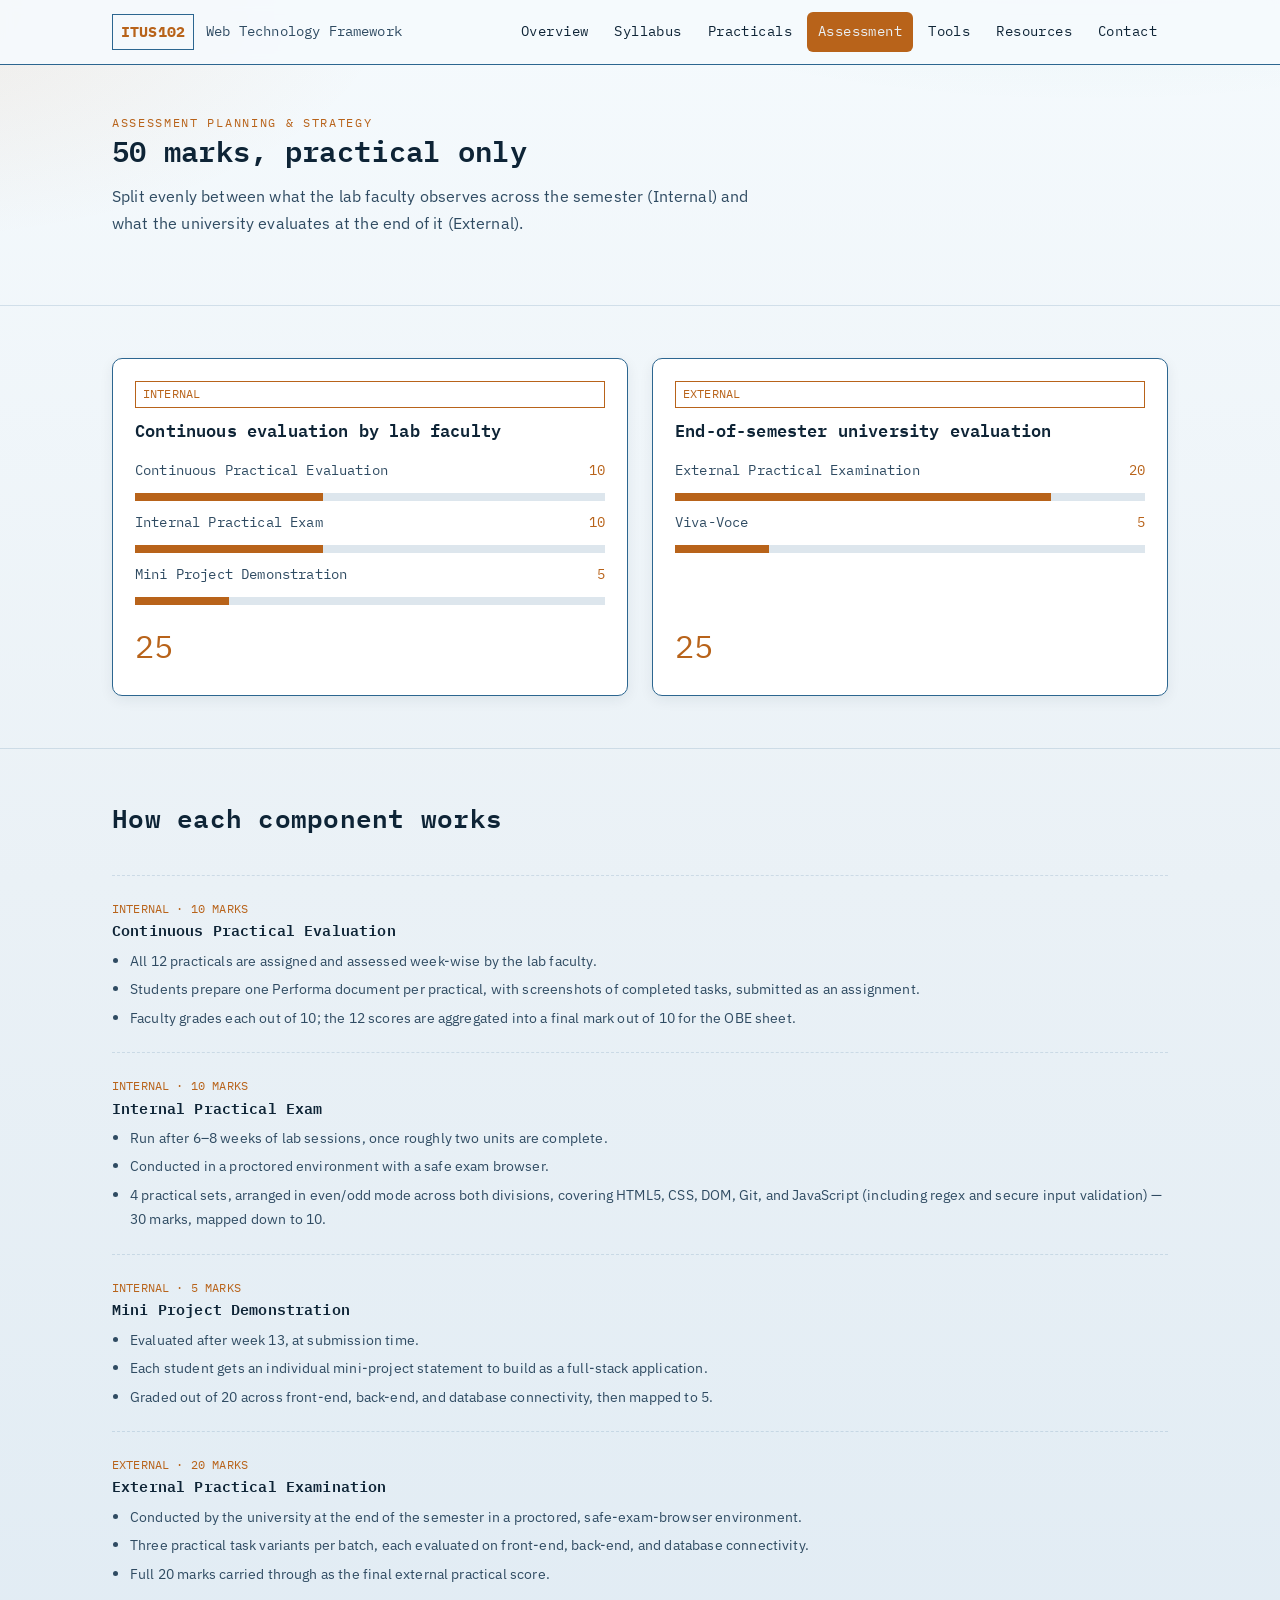
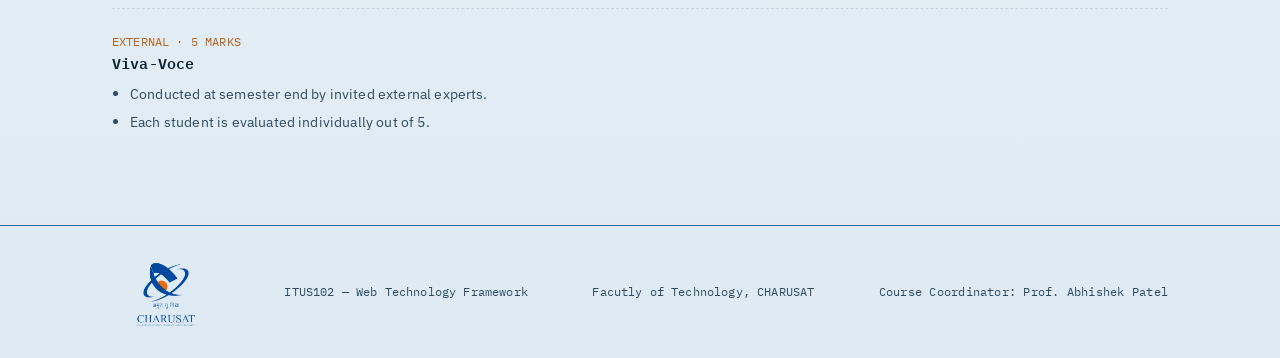
==== commit 59aa52e1: "Updated Homepage" ====
--- a/assessment.html
+++ b/assessment.html
@@ -135,6 +135,7 @@
     <img class="footer-logo" src="university-logo.png" alt="CHARUSAT logo" onerror="if(!this.dataset.f1){this.dataset.f1=1;this.src='charusat-logo.png';}else if(!this.dataset.f2){this.dataset.f2=1;this.src='logo.png';}else{this.src='favicon.svg';this.onerror=null;}">
     <span>ITUS102 — Web Technology Framework</span>
     <span>Facutly of Technology, CHARUSAT</span>
+    <span class="footer-coordinator">Course Coordinator: Prof. Abhishek Patel</span>
   </div>
 </footer>
 
--- a/styles.css
+++ b/styles.css
@@ -203,7 +203,7 @@
 footer{ border-top:1px solid var(--line); padding:12px 0; margin-top:16px; }
 footer .wrap{
   display:grid;
-  grid-template-columns:auto 1fr auto;
+  grid-template-columns:auto auto auto auto;
   align-items:center;
   justify-content:space-between;
   color:var(--ink-dim);
@@ -217,6 +217,11 @@
   height:108px;
   object-fit:contain;
   margin:0;
+}
+.footer-coordinator{
+  grid-column:auto;
+  font-size:.72rem;
+  letter-spacing:.02em;
 }
 
 /* ---------- Utility ---------- */
@@ -253,7 +258,8 @@
   .res-item{ grid-template-columns:1fr; }
   .stat-row{ flex-wrap:wrap; }
   .stat{ min-width:150px; }
-  footer .wrap{ grid-template-columns:1fr; text-align:center; gap:6px; }
+  footer .wrap{ grid-template-columns:auto auto auto auto; text-align:left; gap:8px; font-size:.68rem; }
   .footer-logo{ width:84px; height:84px; margin:0 auto; }
+  .footer-coordinator{ grid-column:auto; font-size:.66rem; }
   nav.tb-links{ display:none; }
 }
